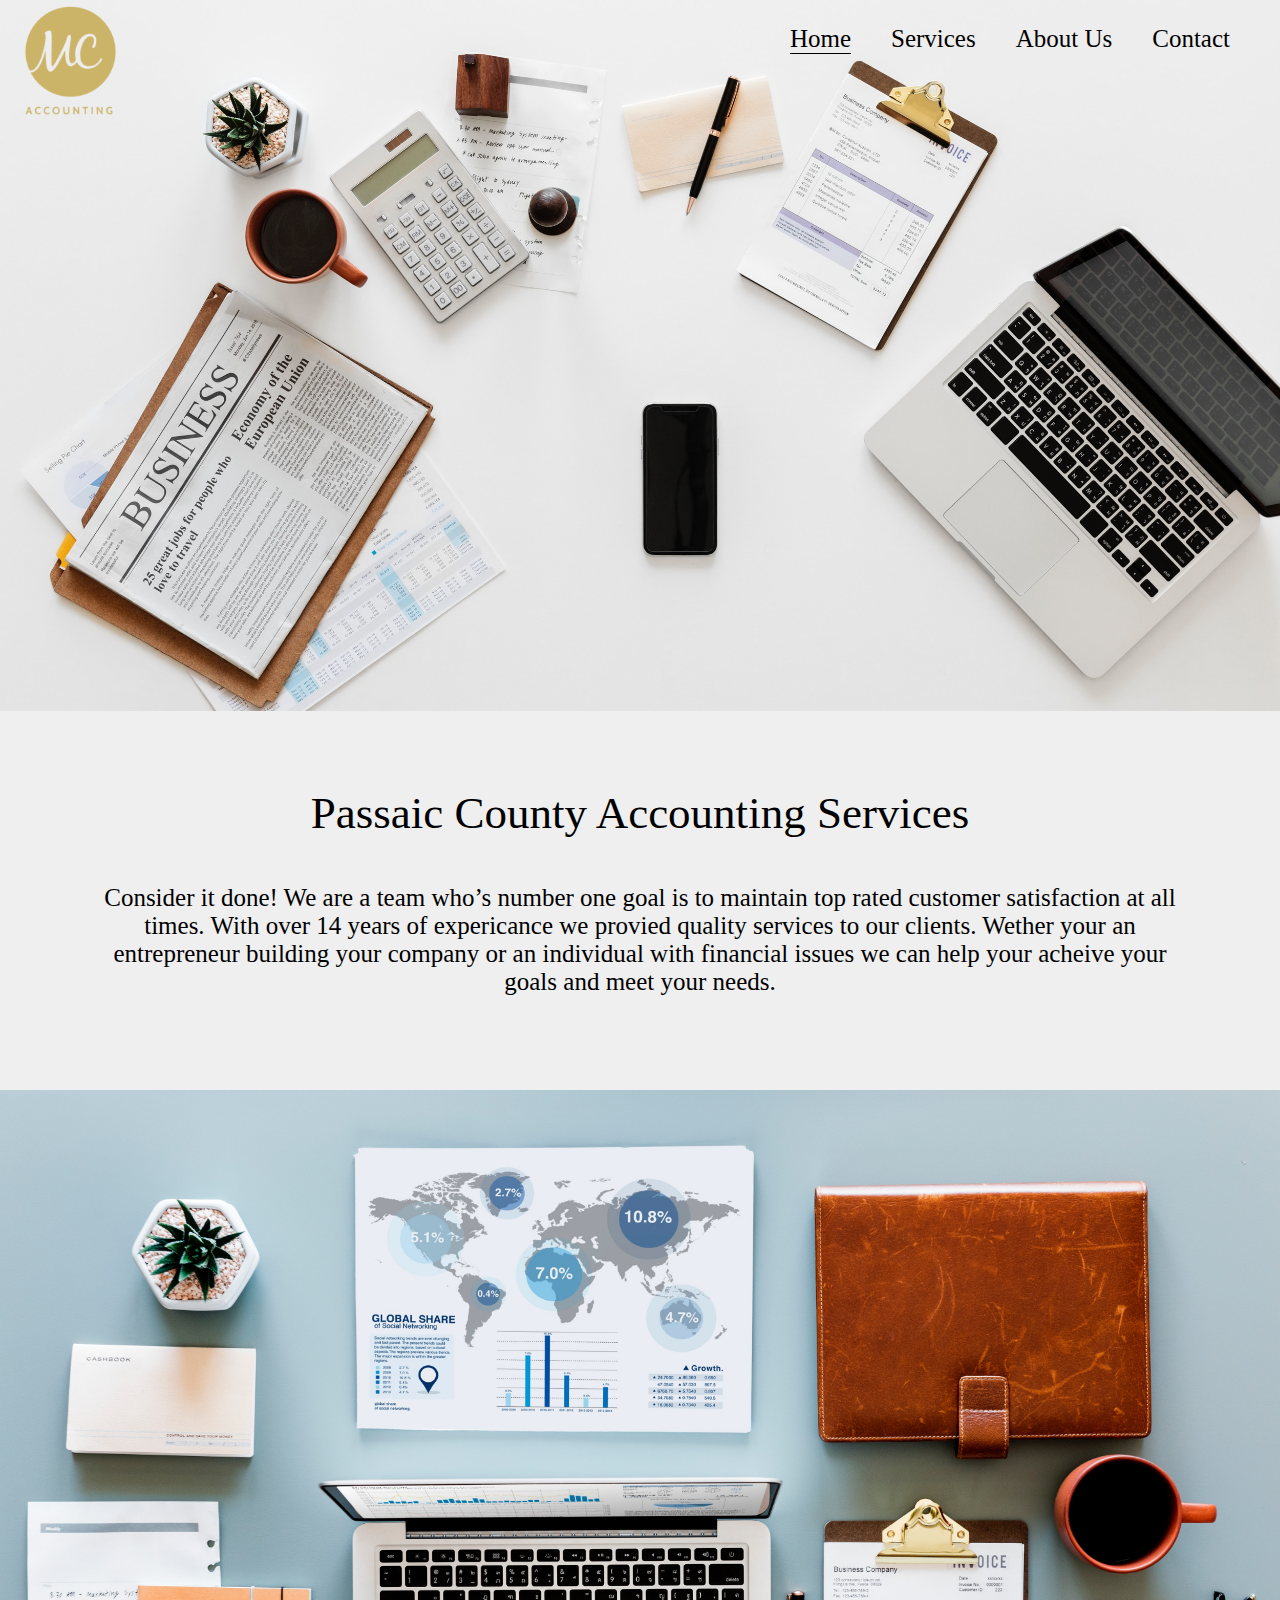
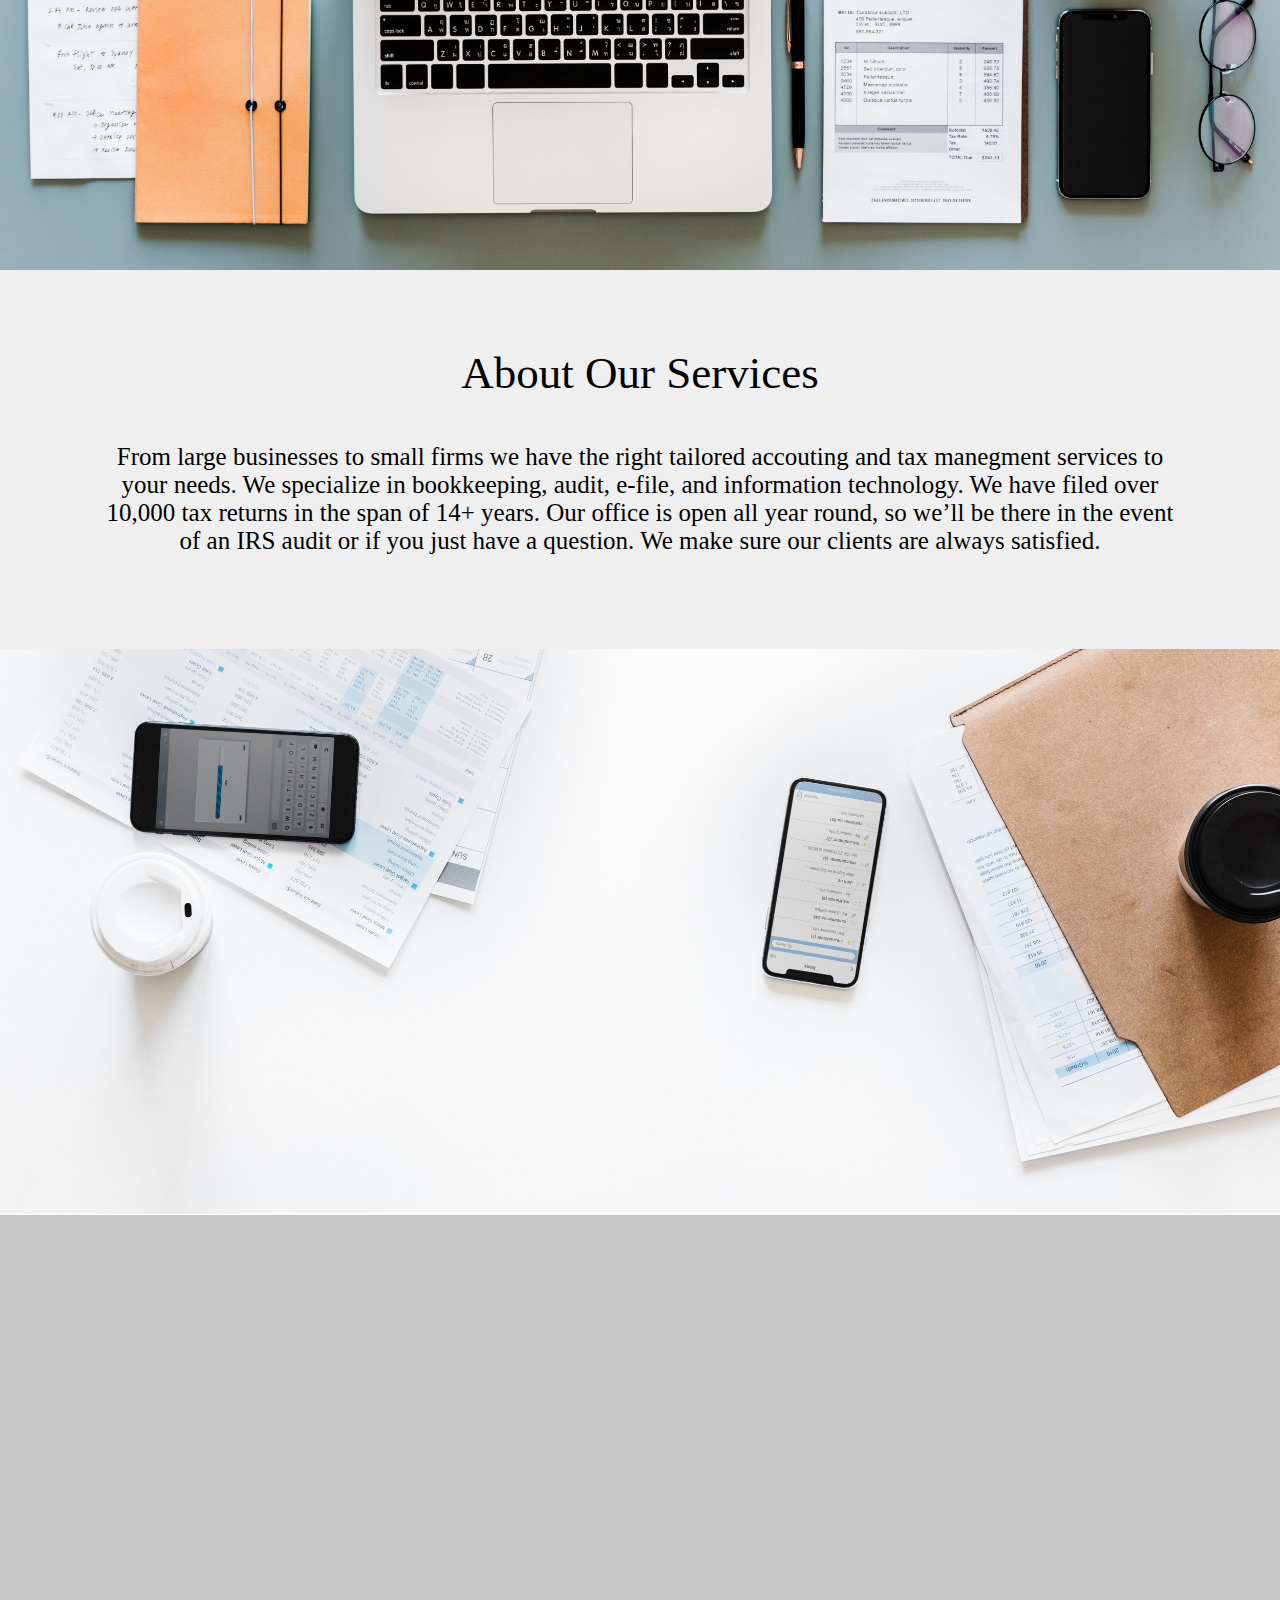
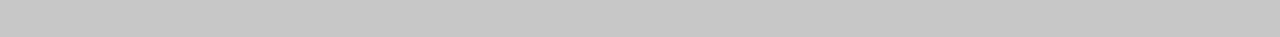
==== index.html @ e4121127 "updated links" ====
<!DOCTYPE html>
<html lang="en" dir="ltr">
    <head>
        <meta charset="utf-8">
        <title>Home Page</title>
        <meta name="viewport" content="width=device-width">
        <link rel="stylesheet" href="./Styles/Home-Page.css">
    </head>
    <body>

        <div id="mySidenav" class="sidenav">
            <a href="javascript:void(0)" id="closebtn">&times;</a>
            <a href="./index.html">Home</a>
            <a href="./Services-Page.html">Services</a>
            <a href="./About-Us-Page.html">About Us</a>
            <a href="./Contact-Page.html">Contact</a>
        </div>
        <span id="bars" style="font-size:30px;cursor:pointer">&#9776;</span>
            <nav id='navbar'>
                <ul>
                    <li><a href='./index.html'>Home</a></li>
                    <li><a href='./Services-Page.html'>Services</a></li>
                    <li><a href='./About-Us-Page.html'>About Us</a></li>
                    <li><a href='./Contact-Page.html'>Contact</a></li>
                </ul>
            </nav>
        <div id="wapper">
            <img id="logo" src="./Assets/com-name-img.png" alt="MC Acounting Logo">
            <div class="menu">
                <nav>
                    <ul>
                        <li><a href="./index.html">Home</a></li>
                        <li><a href="./Services-Page.html">Services</a></li>
                        <li><a href="./About-Us-Page.html">About Us</a></li>
                        <li><a href="./Contact-Page.html">Contact</a></li>
                    </ul>
                </nav>
            </div>
            <img class="img main-desk" src="./Assets/white_desk.jpg" alt="Accounting Desk">
        </div>
        <div id="content">
            <div class="services">
                <h2>Passaic County Accounting Services</h2>
                <p>Consider it done! We are a team who’s number
                    one goal is to maintain top rated customer satisfaction at all times.
                    With over 14 years of expericance we provied quality services to our
                    clients. Wether your an entrepreneur building your company or an
                    individual with financial issues we can help your acheive your goals
                    and meet your needs.</p>
            </div>
            <img class="img blue-desk" src="./Assets/blue_desk.jpg" alt="Blue Desk">
            <div class="about-services">
                <h2>About Our Services</h2>
                <p>From large businesses to small firms we have the right tailored
                accouting and tax manegment services to your needs.

                We specialize in bookkeeping, audit, e-file, and information
                technology. We have filed over 10,000 tax returns in the span
                of 14+ years. Our office is open all year round, so we’ll be
                there in the event of an IRS audit or if you just have a question.
                We make sure our clients are always satisfied.</p>
            </div>
            <img class="img white-desk" src="./Assets/white_desk_with_4phones.jpg" alt="White Desk">
        </div>
        <div id="footer">
            <div id='map'><iframe id="iframe" src="https://www.google.com/maps/embed?pb=!1m18!1m12!1m3!1d2360.722639875771!2d-74.19184545510014!3d40.92232290899899!2m3!1f0!2f0!3f0!3m2!1i1024!2i768!4f13.1!3m3!1m2!1s0x0%3A0xeed6eec36d1e5d0c!2sMC+Accounting!5e0!3m2!1sen!2sus!4v1538316556276"></iframe></div>
            <div class="address">
                <p>MC Accounting</p>
                <p></p>
                <p>290 Paterson Ave,</p>
                <p>Paterson</p>
                <p>NJ 07502</p>
            </div>
        </div>
        <script src="mcaccounting-js.js"></script>
    </body>
</html>
---- Styles/Home-Page.css ----
*{
    margin: 0;
    padding: 0;
    box-sizing: border-box;
    font-family: Helvetica Neue;
}

.img{
    width: 100%;
    height: auto;
    margin-bottom: -11px;
}


/* Wapper */

#logo{
    position: absolute;
    z-index: 2;
    width: 11%;
    top: -10px;
}


/* Main Nav */

.menu{
    position: absolute;
    right: 0;
}

nav{
    float: right;
    margin: 5px 30px;
}

nav li{
    float: left;
    list-style-type: none;
    margin: 20px;
}

nav li a{
    text-decoration: none;
    color: black;
    font-size: 25px;
    font-weight: 300;
}

li:nth-child(1), #navbar li:nth-child(1){
    border-bottom: 1px solid black;
}

.menu a:hover, li:hover, #navbar a:hover{
    cursor: pointer;
    color: #707070;
    border-color: #707070;
}


/* Fixed Nav */

span{
    display: none;
    position: relative;
    left: 85%;
    margin: 5%;
}

.sidenav {
  height: 100%;
  width: 0;
  position: fixed;
  z-index: 3;
  top: 0;
  right: 0;
  background-color: #111;
  overflow-x: hidden;
  transition: 0.5s;
  padding-top: 60px;
}

.sidenav a {
  padding: 8px 8px 8px 32px;
  text-decoration: none;
  font-size: 20px;
  color: #818181;
  display: block;
  transition: 0.3s;
  border-bottom: 1px solid #818181;
}

.sidenav a:nth-child(1){
    border-bottom: 0;
}

.sidenav a:hover {
  color: #f1f1f1;
}

.sidenav #closebtn {
  position: absolute;
  top: 0;
  right: 25px;
  font-size: 36px;
  margin-left: 50px;
}


#navbar{
    width: 100%;
    height: 50px;
    background: #111;
    position: fixed;
    top: -100px;
    transition: 0.8s;
    margin: 0;
    z-index: 10;
}

#navbar ul{
    font-size: 23px;
    float: left;
    display: inline-block;
    margin-left: 25%;
    margin-top: 10px;
    font-weight: 300;
}

#navbar li{
    margin: 0;
    margin-left: 70px;
    padding: 0;
    border-bottom: none;
}

#navbar a{
    text-decoration: none;
    color: white;
}

/* Content Styles */
.services, .about-services{
    background: #eeee;
    margin: 0;
    padding: 6.5%;
}

h2{
    font-size: 45px;
    text-align: center;
    font-weight: 300;
    margin-bottom: 3%;
}

p{
    font-size: 25px;
    font-weight: 300;
    text-align: center;
    padding: 1%;
}


/* Footer Styles */

#footer{
    background: #C7C7C7;
    margin: 0;
    padding: 0.7%;
    margin-top: 8px;
}

#map{
    text-align: center;
}

#iframe{
     width: 900px;
     height: 400px;
     border: 0;
}

.address{
    display: none;
}

/* Medias */

@media only screen and (max-width: 1250px){
    #navbar ul{
        margin-left: 18%;
    }
}

@media only screen and (max-width: 1050px){

    #iframe{
        width: 90% !important;
        height: 400px !important;
    }

}


/* Tablets */

@media only screen and (max-width: 850px){

    #logo{
        width: 13%;
        padding-top: 2%;
    }

    .menu{
        margin-top: 5px;
        position: absolute;
        z-index: 1;
        right: 0;
        background: #ECECEC;
        width: 100%;
        height: 110px;
        opacity: 0.7;
    }

    h2{
        font-size: 35px;
    }

    p{
        font-size: 20px;
    }

    #navbar ul{
        margin-left: 10%;
    }

}

@media only screen and (max-width: 710px){

    #navbar ul{
        margin-left: -1%;
    }
}

/* Phones */

@media only screen and (max-width: 610px){

    #logo{
        margin-left: 20px;
        margin-top: 1%;
        display: inline;
        top: 0;
    }

    h2{font-size: 22px;}

    p{font-size: 15px;}

    #iframe{
        display: none;
    }

    .address{
        display: block;
        font-size: 25;
        font-weight: 400;
        padding: 10%;
        color: #fff;
    }

    .address p:nth-child(1){
        margin-bottom: 15px;
        font-size: 20px;
    }

    .menu{display: none;}

    #navbar{display: none;}

    span{display: inline-block;}
}

@media only screen and (max-width: 540px){
    #logo{
        width: 14%;
    }
}

@media only screen and (max-width: 400px){

    #logo{
        width: 18%
    }
    span{
        left: 80%;
    }
}
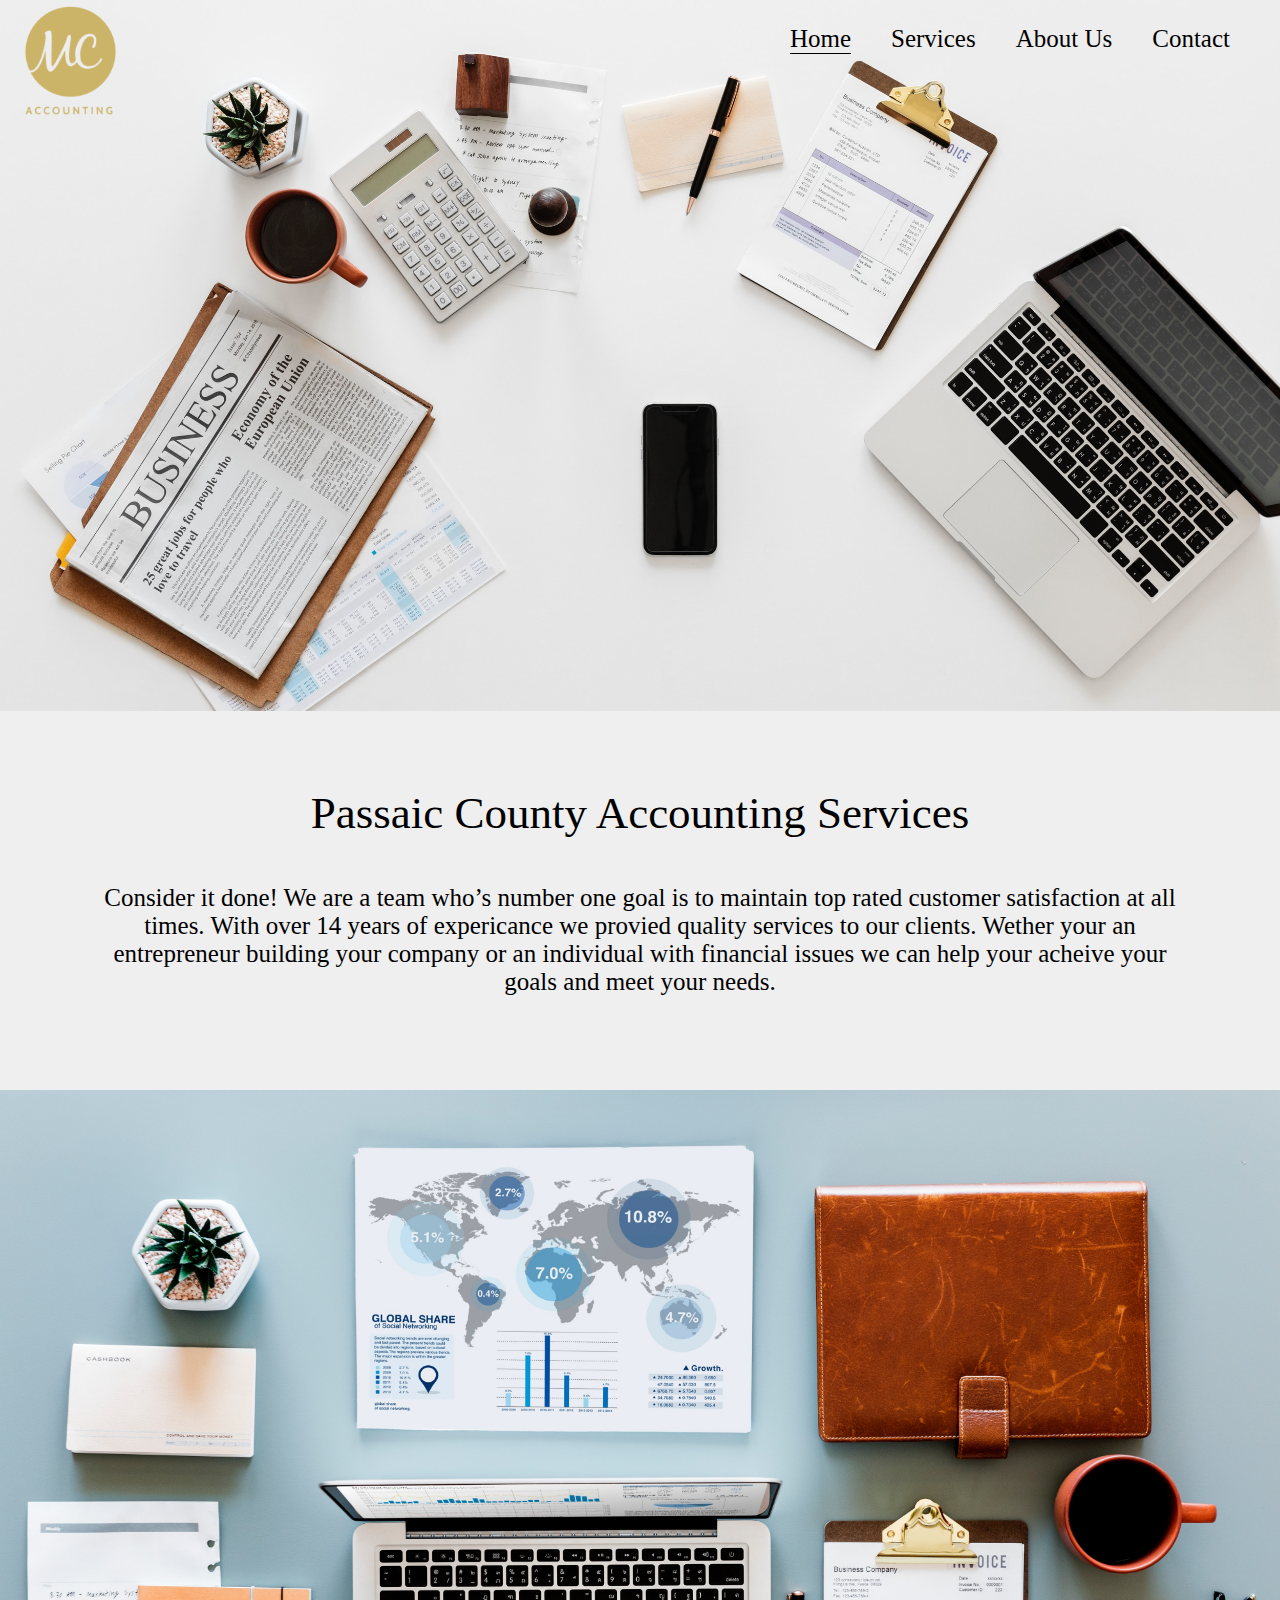
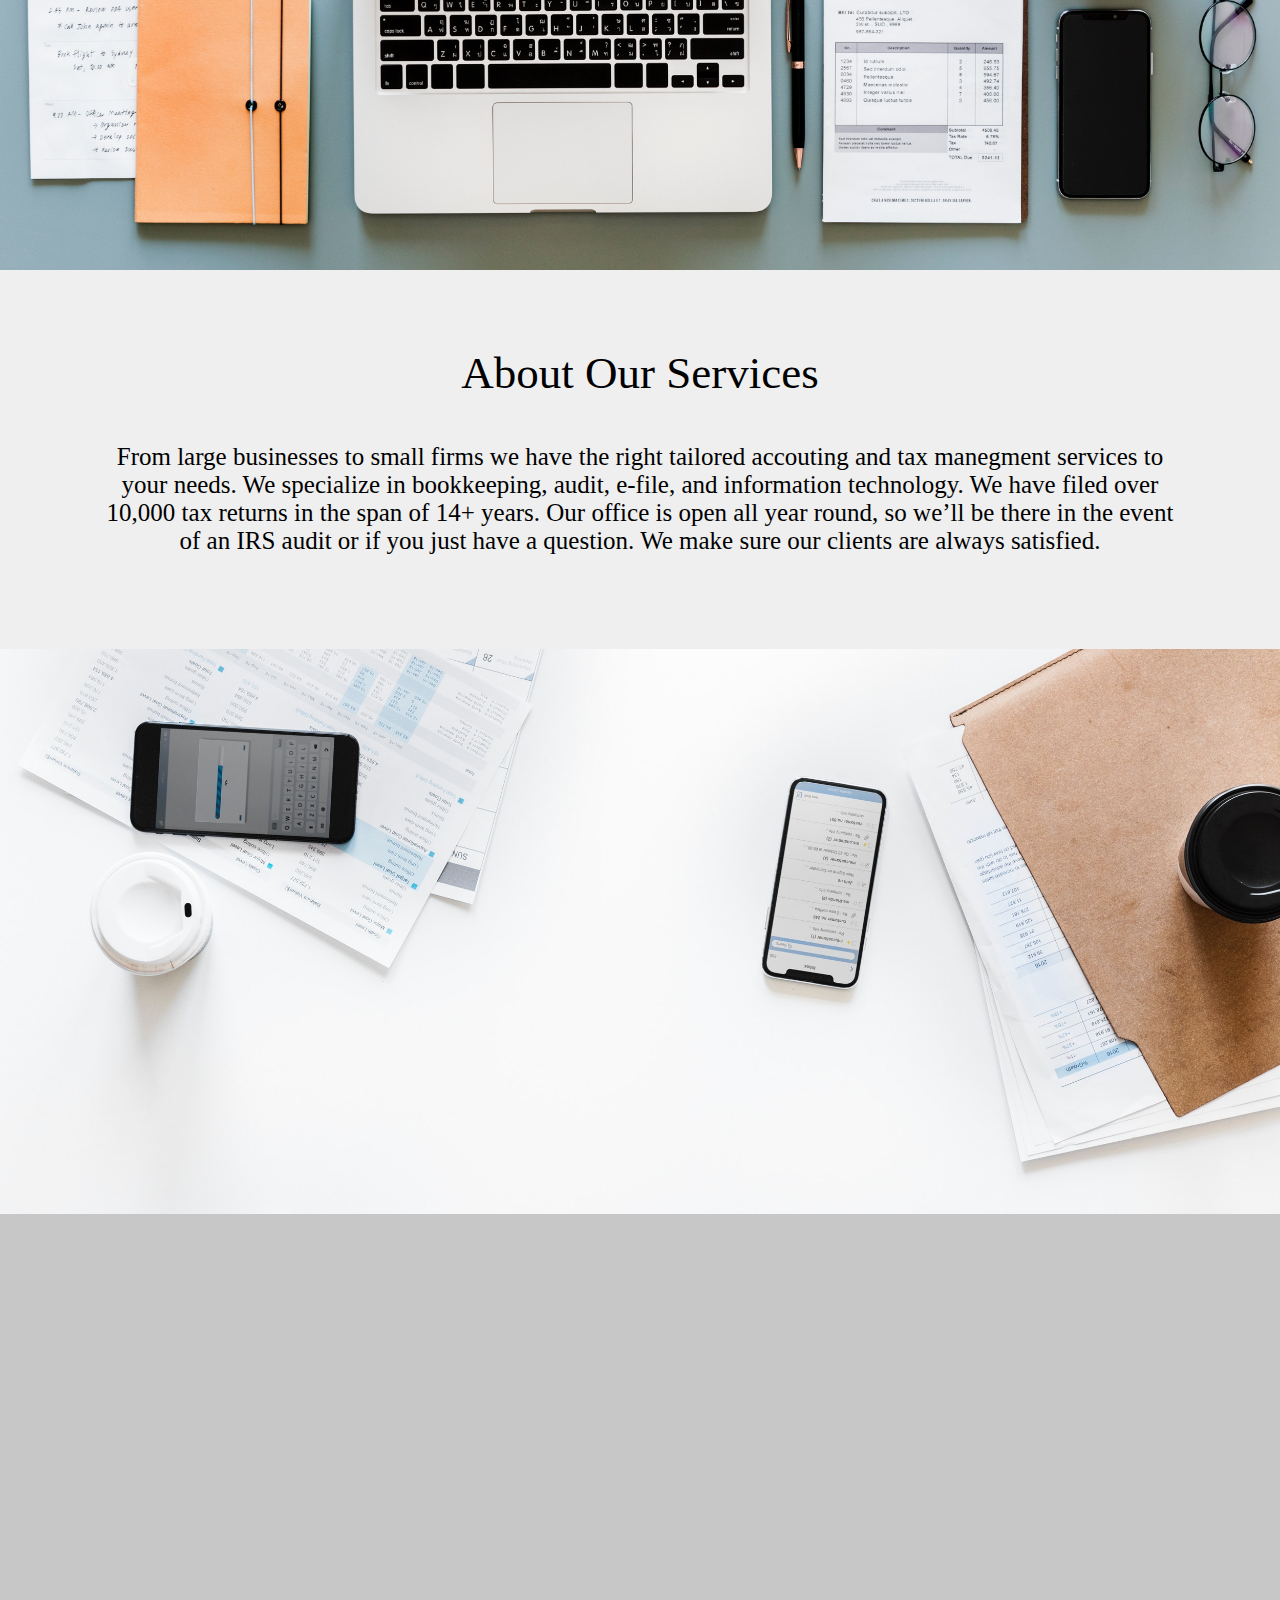
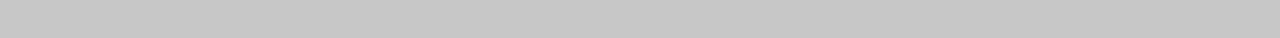
==== commit 50d7ccd0: "minor bugs like address&margin-top" ====
--- a/index.html
+++ b/index.html
@@ -67,7 +67,7 @@
             <div class="address">
                 <p>MC Accounting</p>
                 <p></p>
-                <p>290 Paterson Ave,</p>
+                <p>131 Union Ave,</p>
                 <p>Paterson</p>
                 <p>NJ 07502</p>
             </div>
--- a/Styles/Home-Page.css
+++ b/Styles/Home-Page.css
@@ -167,7 +167,7 @@
     background: #C7C7C7;
     margin: 0;
     padding: 0.7%;
-    margin-top: 8px;
+    padding-top: 18px;
 }
 
 #map{
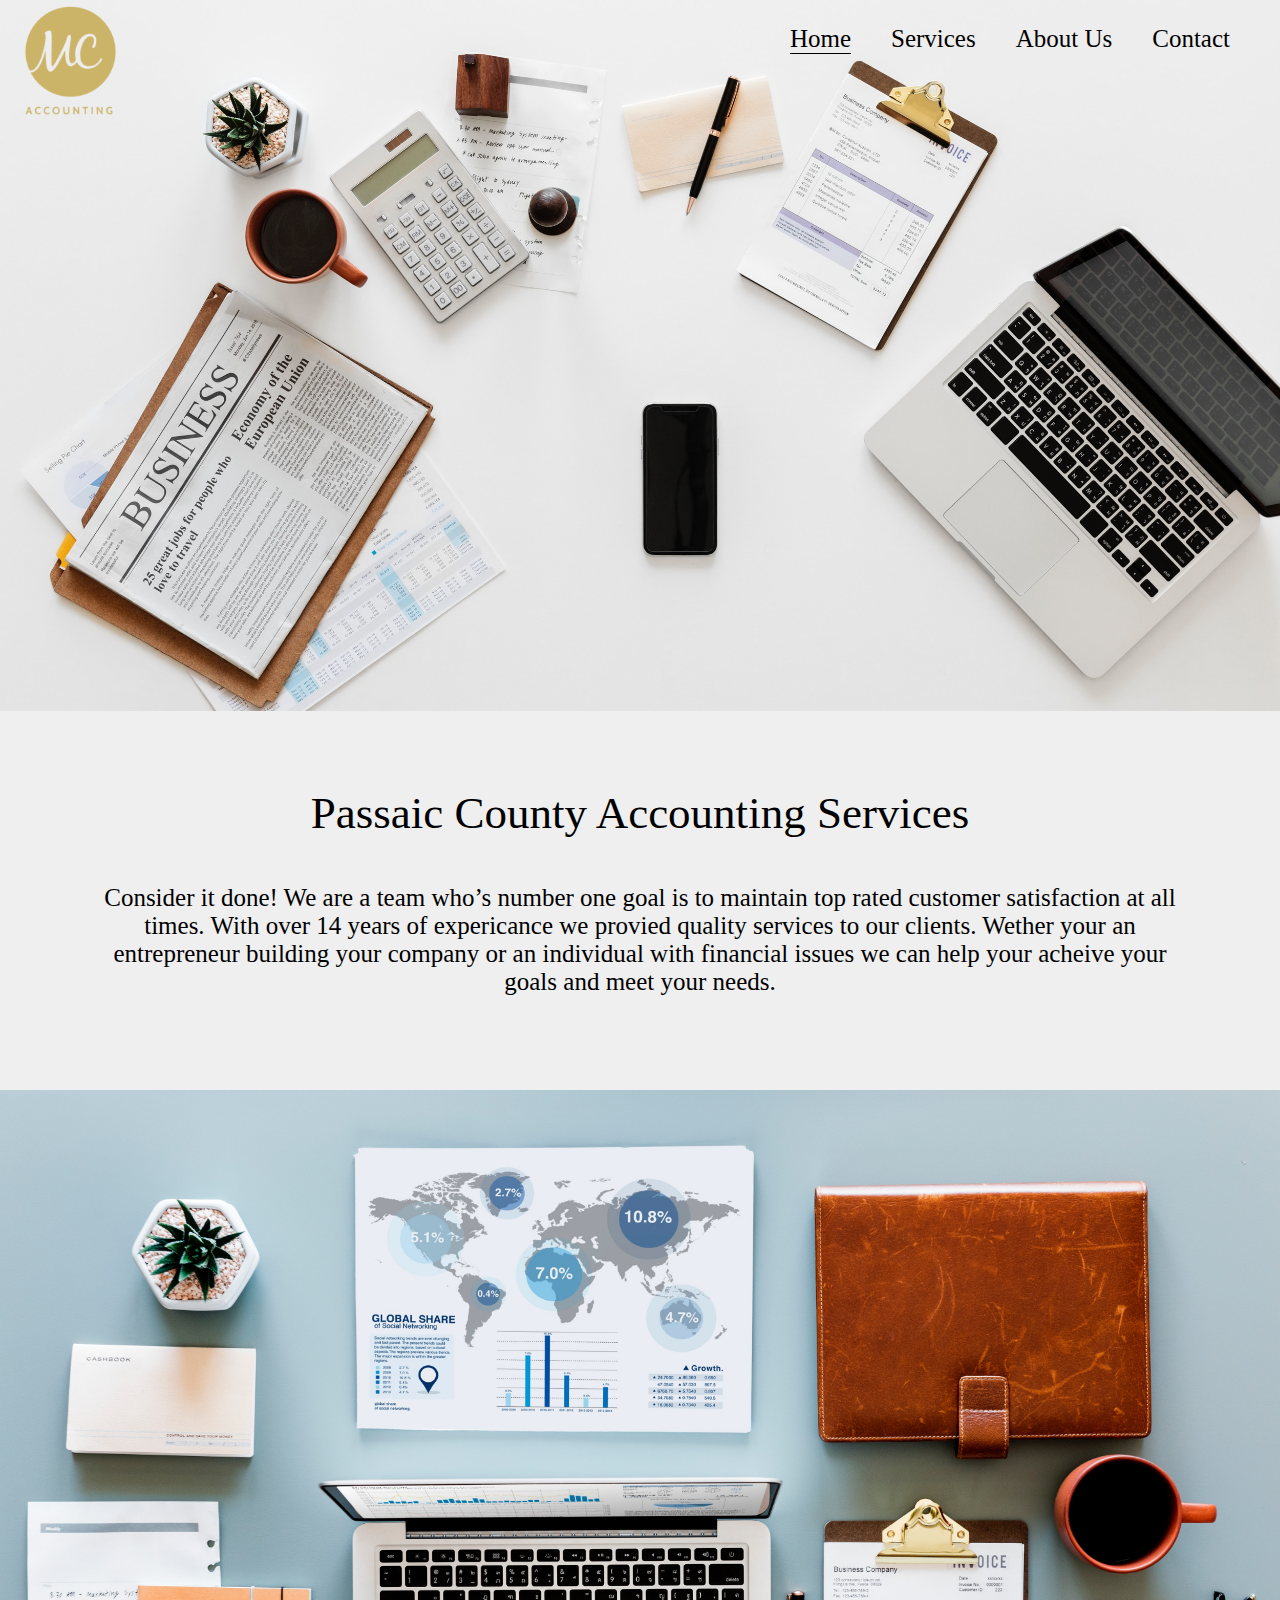
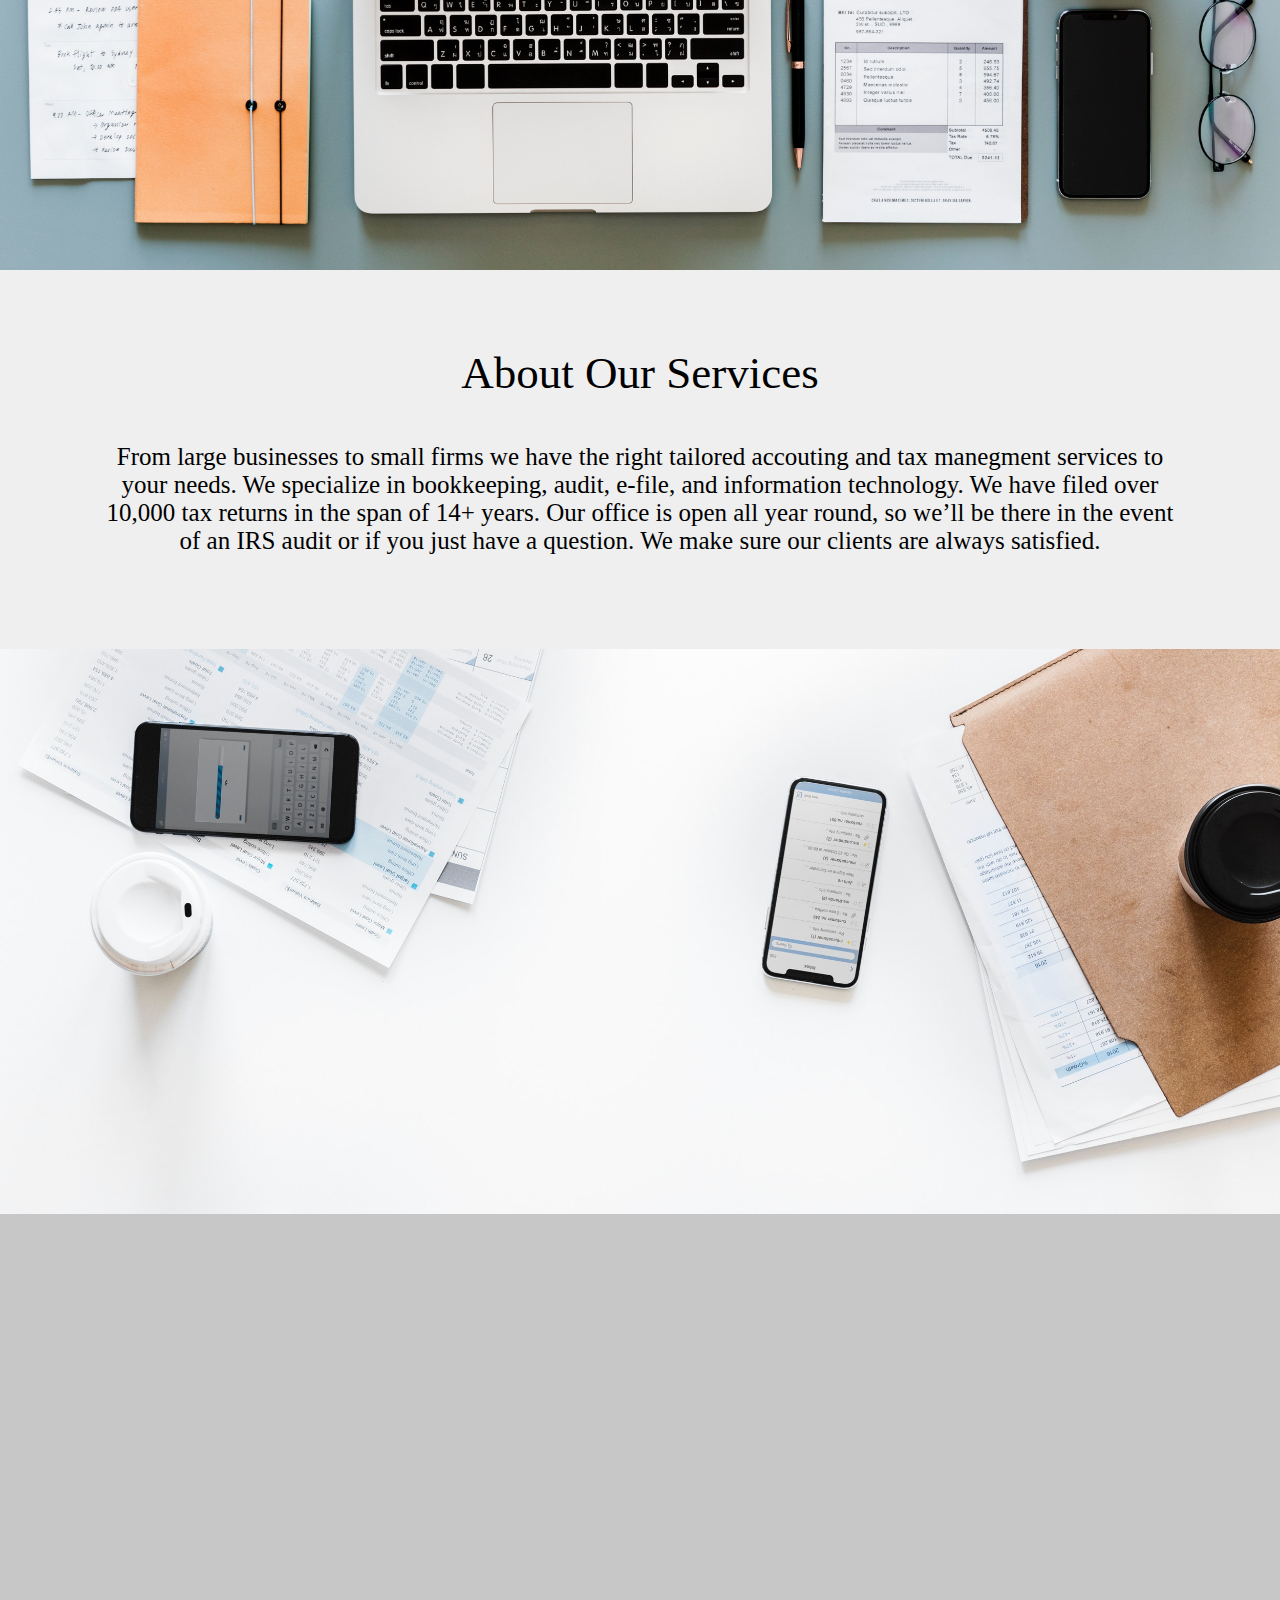
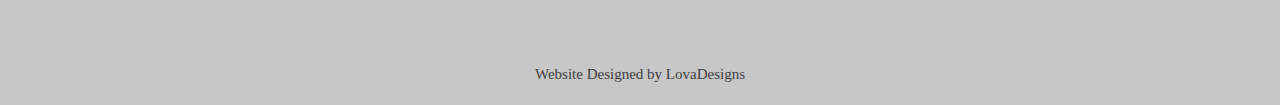
==== commit 6c3517fe: "add signature, fix services flip bug" ====
--- a/index.html
+++ b/index.html
@@ -71,6 +71,9 @@
                 <p>Paterson</p>
                 <p>NJ 07502</p>
             </div>
+            <div class="signature">
+                <a href="https://www.lovadesigns.com/"><p>Website Designed by LovaDesigns</p></a>
+            </div>
         </div>
         <script src="mcaccounting-js.js"></script>
     </body>
--- a/Styles/Home-Page.css
+++ b/Styles/Home-Page.css
@@ -184,6 +184,21 @@
     display: none;
 }
 
+.signature{
+    text-align: center;
+    padding: 2% 0 0;
+}
+
+.signature a{
+    text-decoration: none;
+    color: #404040;
+}
+
+.signature a p{
+    font-size: 15px;
+    font-weight: 300;
+}
+
 /* Medias */
 
 @media only screen and (max-width: 1250px){
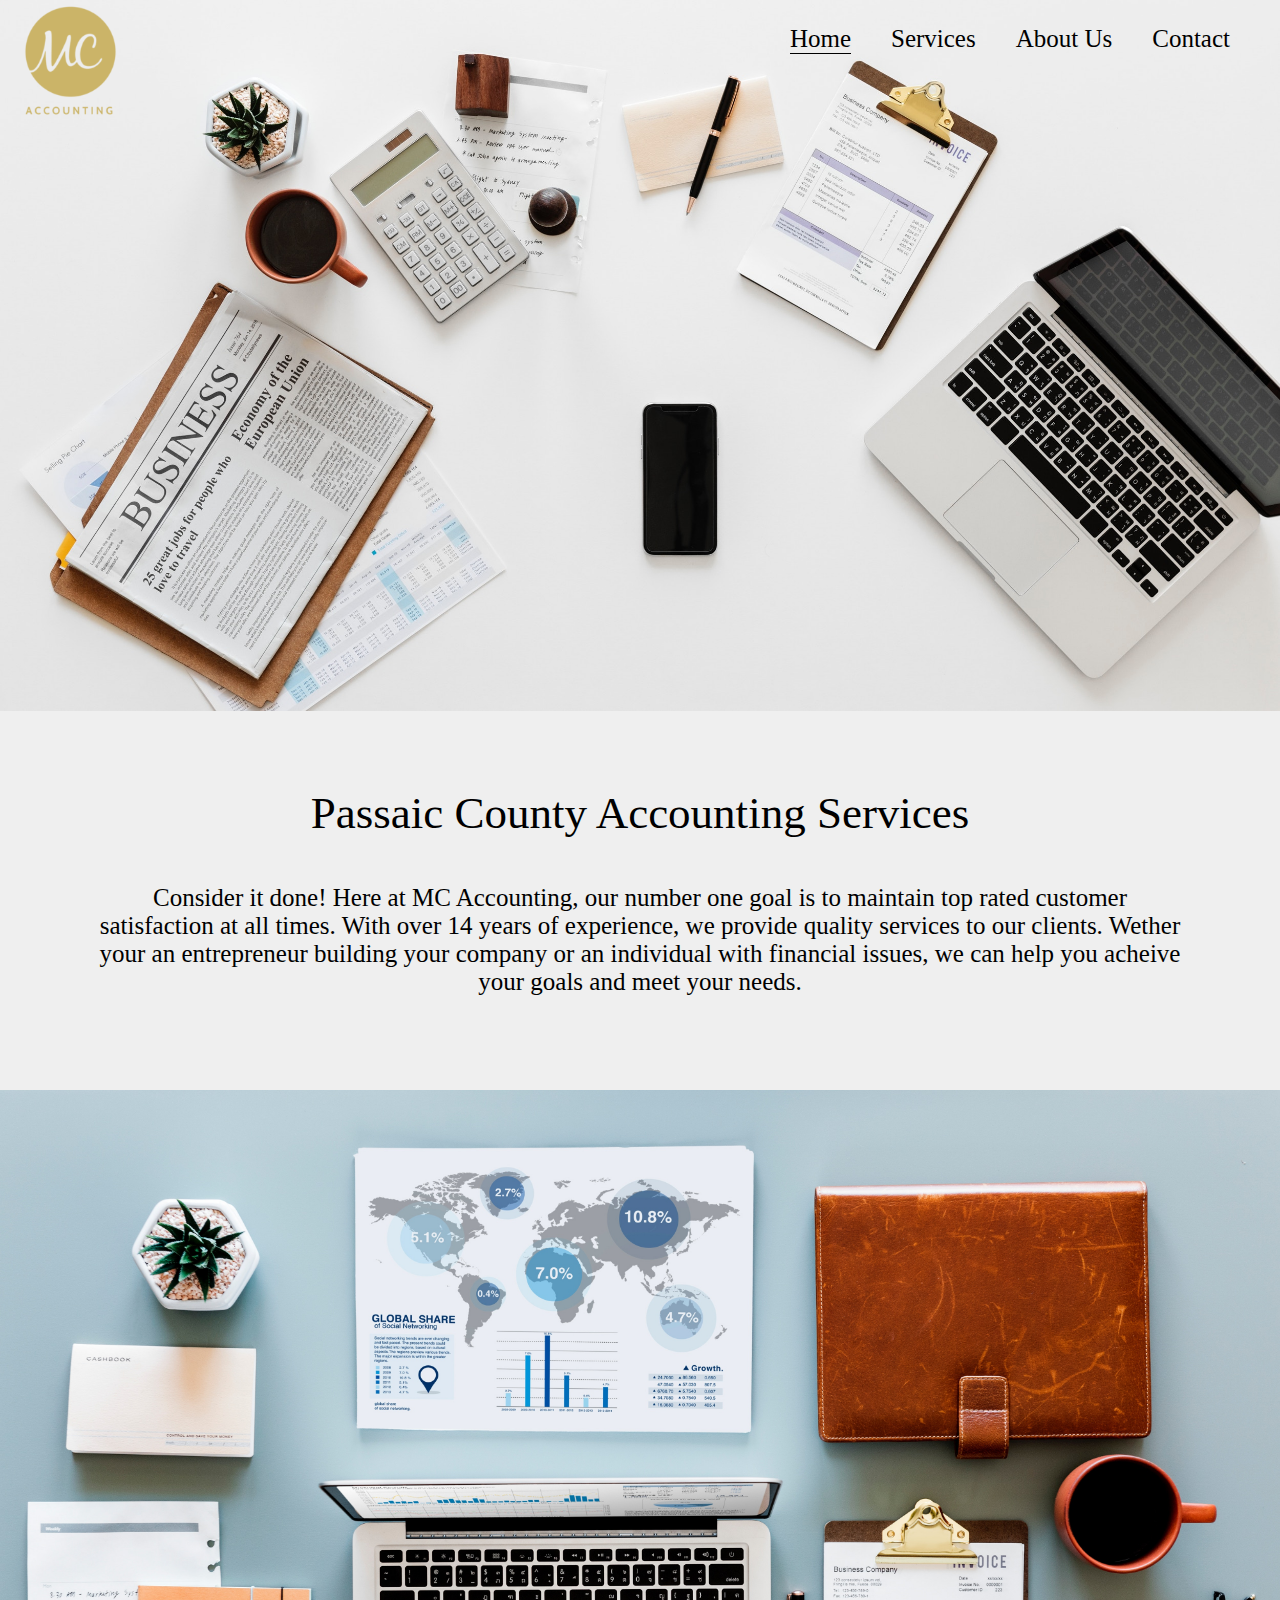
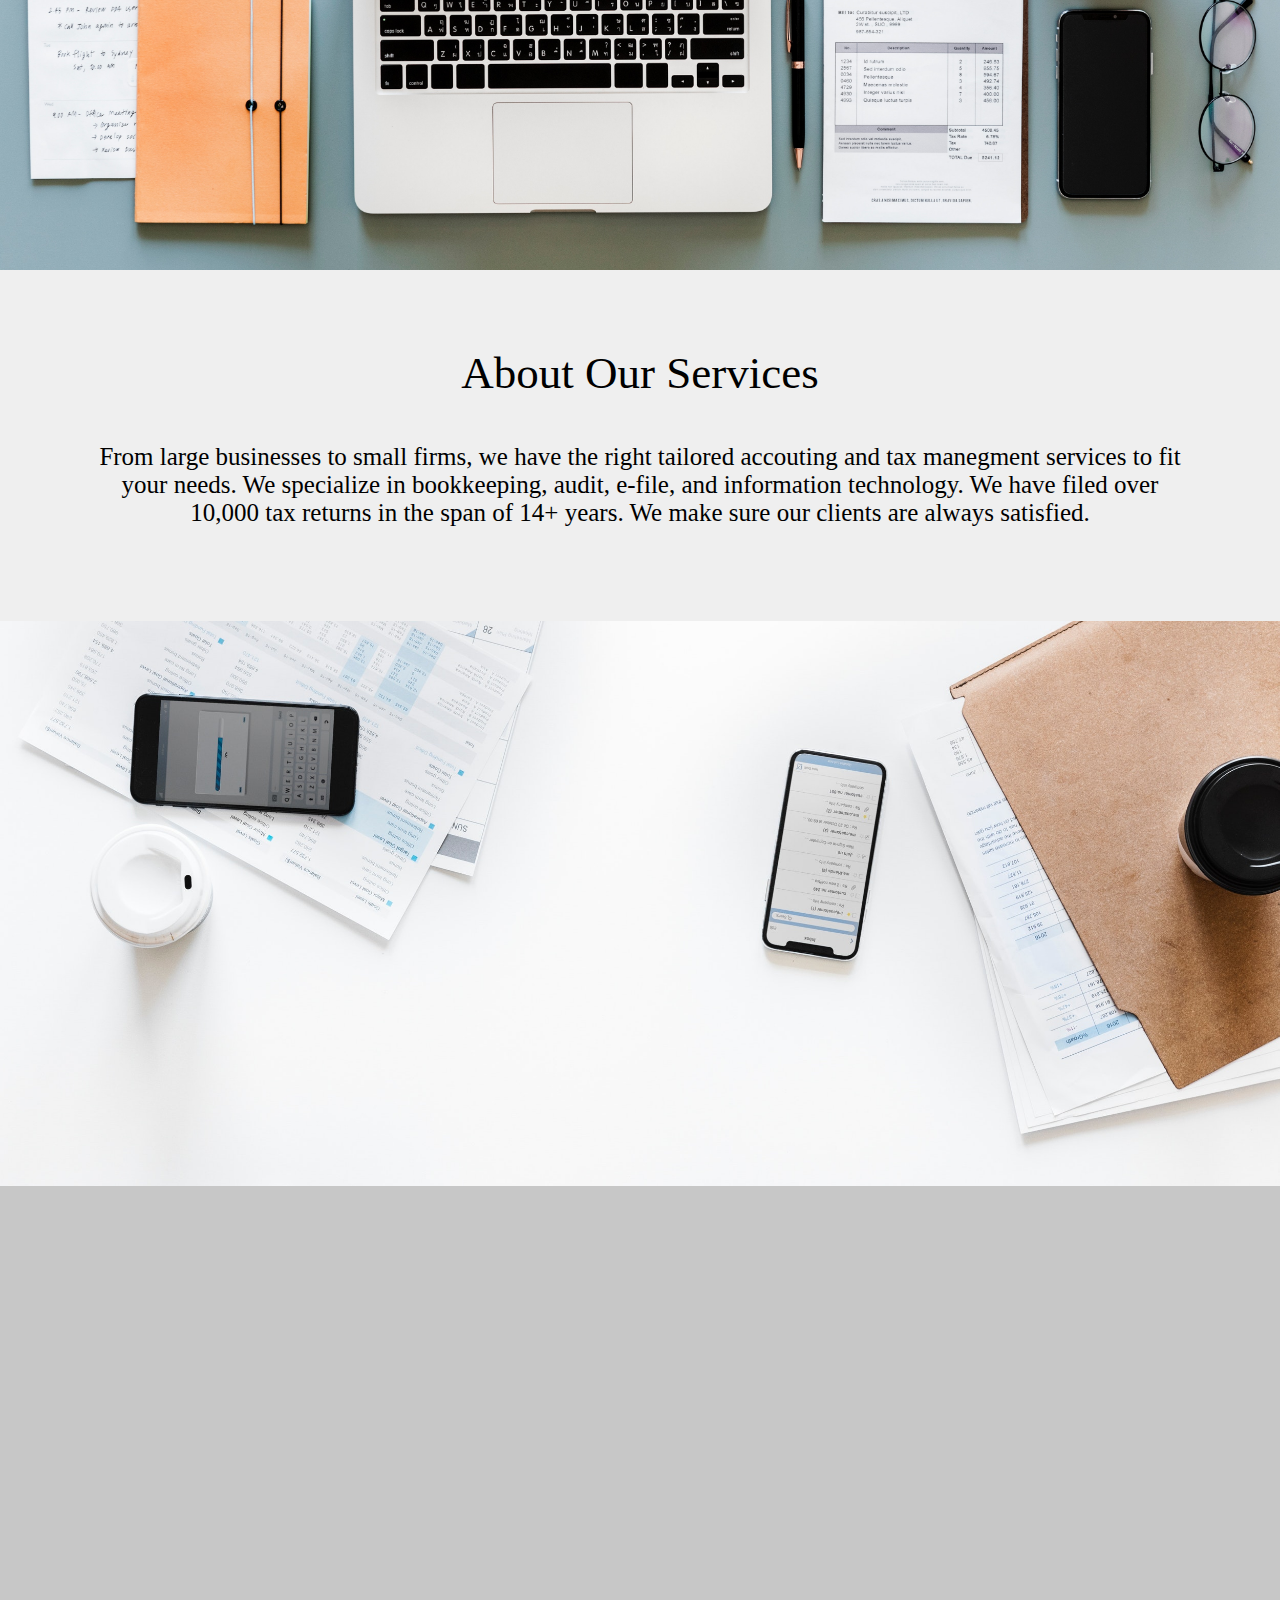
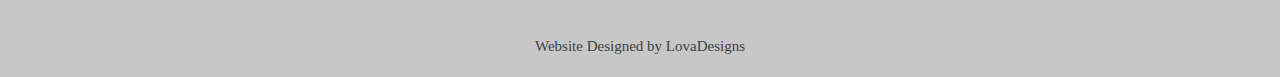
==== commit 24876613: "completed website, fixed flip bug & trail nav bug" ====
--- a/index.html
+++ b/index.html
@@ -41,24 +41,22 @@
         <div id="content">
             <div class="services">
                 <h2>Passaic County Accounting Services</h2>
-                <p>Consider it done! We are a team who’s number
+                <p>Consider it done! Here at MC Accounting, our number
                     one goal is to maintain top rated customer satisfaction at all times.
-                    With over 14 years of expericance we provied quality services to our
+                    With over 14 years of experience, we provide quality services to our
                     clients. Wether your an entrepreneur building your company or an
-                    individual with financial issues we can help your acheive your goals
+                    individual with financial issues, we can help you acheive your goals
                     and meet your needs.</p>
             </div>
             <img class="img blue-desk" src="./Assets/blue_desk.jpg" alt="Blue Desk">
             <div class="about-services">
                 <h2>About Our Services</h2>
-                <p>From large businesses to small firms we have the right tailored
-                accouting and tax manegment services to your needs.
+                <p>From large businesses to small firms, we have the right tailored
+                accouting and tax manegment services to fit your needs.
 
                 We specialize in bookkeeping, audit, e-file, and information
                 technology. We have filed over 10,000 tax returns in the span
-                of 14+ years. Our office is open all year round, so we’ll be
-                there in the event of an IRS audit or if you just have a question.
-                We make sure our clients are always satisfied.</p>
+                of 14+ years. We make sure our clients are always satisfied.</p>
             </div>
             <img class="img white-desk" src="./Assets/white_desk_with_4phones.jpg" alt="White Desk">
         </div>
--- a/Styles/Home-Page.css
+++ b/Styles/Home-Page.css
@@ -120,16 +120,16 @@
 
 #navbar ul{
     font-size: 23px;
-    float: left;
-    display: inline-block;
-    margin-left: 25%;
+    display: flex;
     margin-top: 10px;
     font-weight: 300;
+    justify-content: center;
+
 }
 
 #navbar li{
     margin: 0;
-    margin-left: 70px;
+    margin: 0 3.5%;
     padding: 0;
     border-bottom: none;
 }
@@ -201,11 +201,6 @@
 
 /* Medias */
 
-@media only screen and (max-width: 1250px){
-    #navbar ul{
-        margin-left: 18%;
-    }
-}
 
 @media only screen and (max-width: 1050px){
 
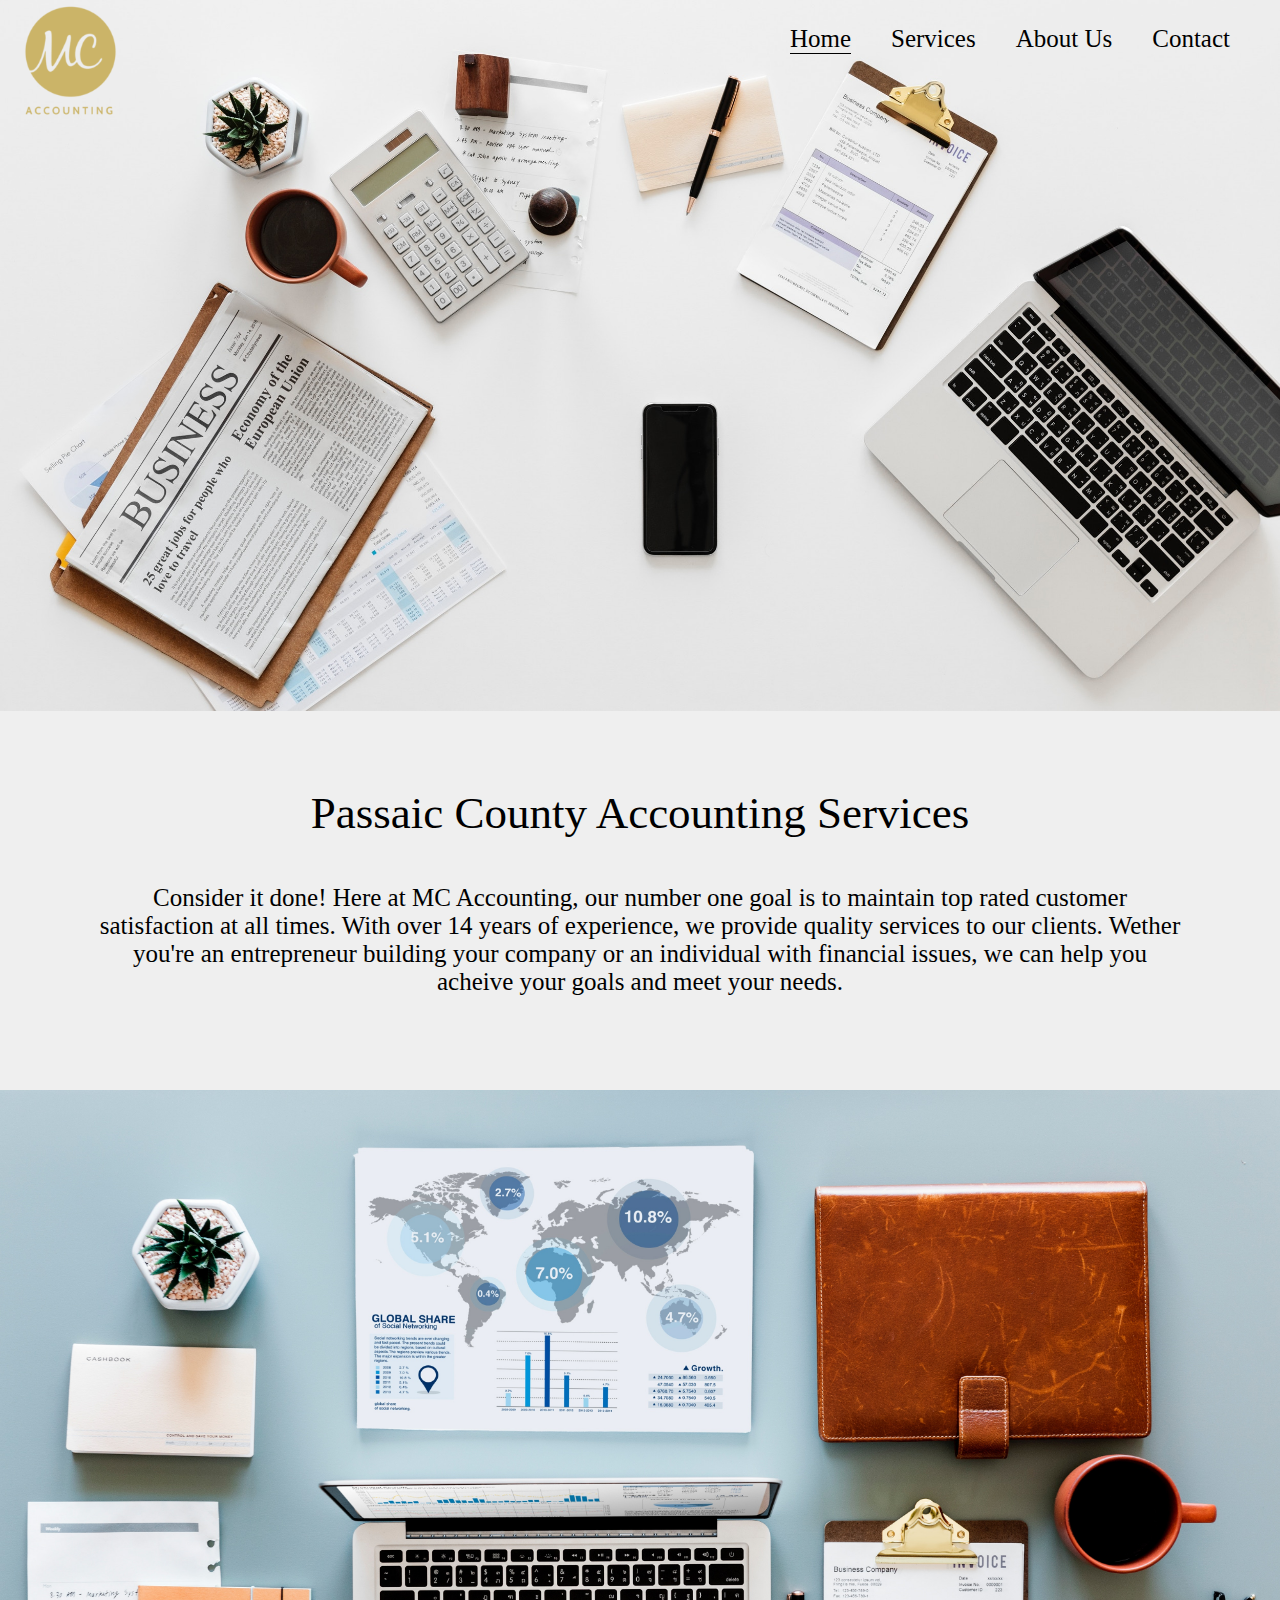
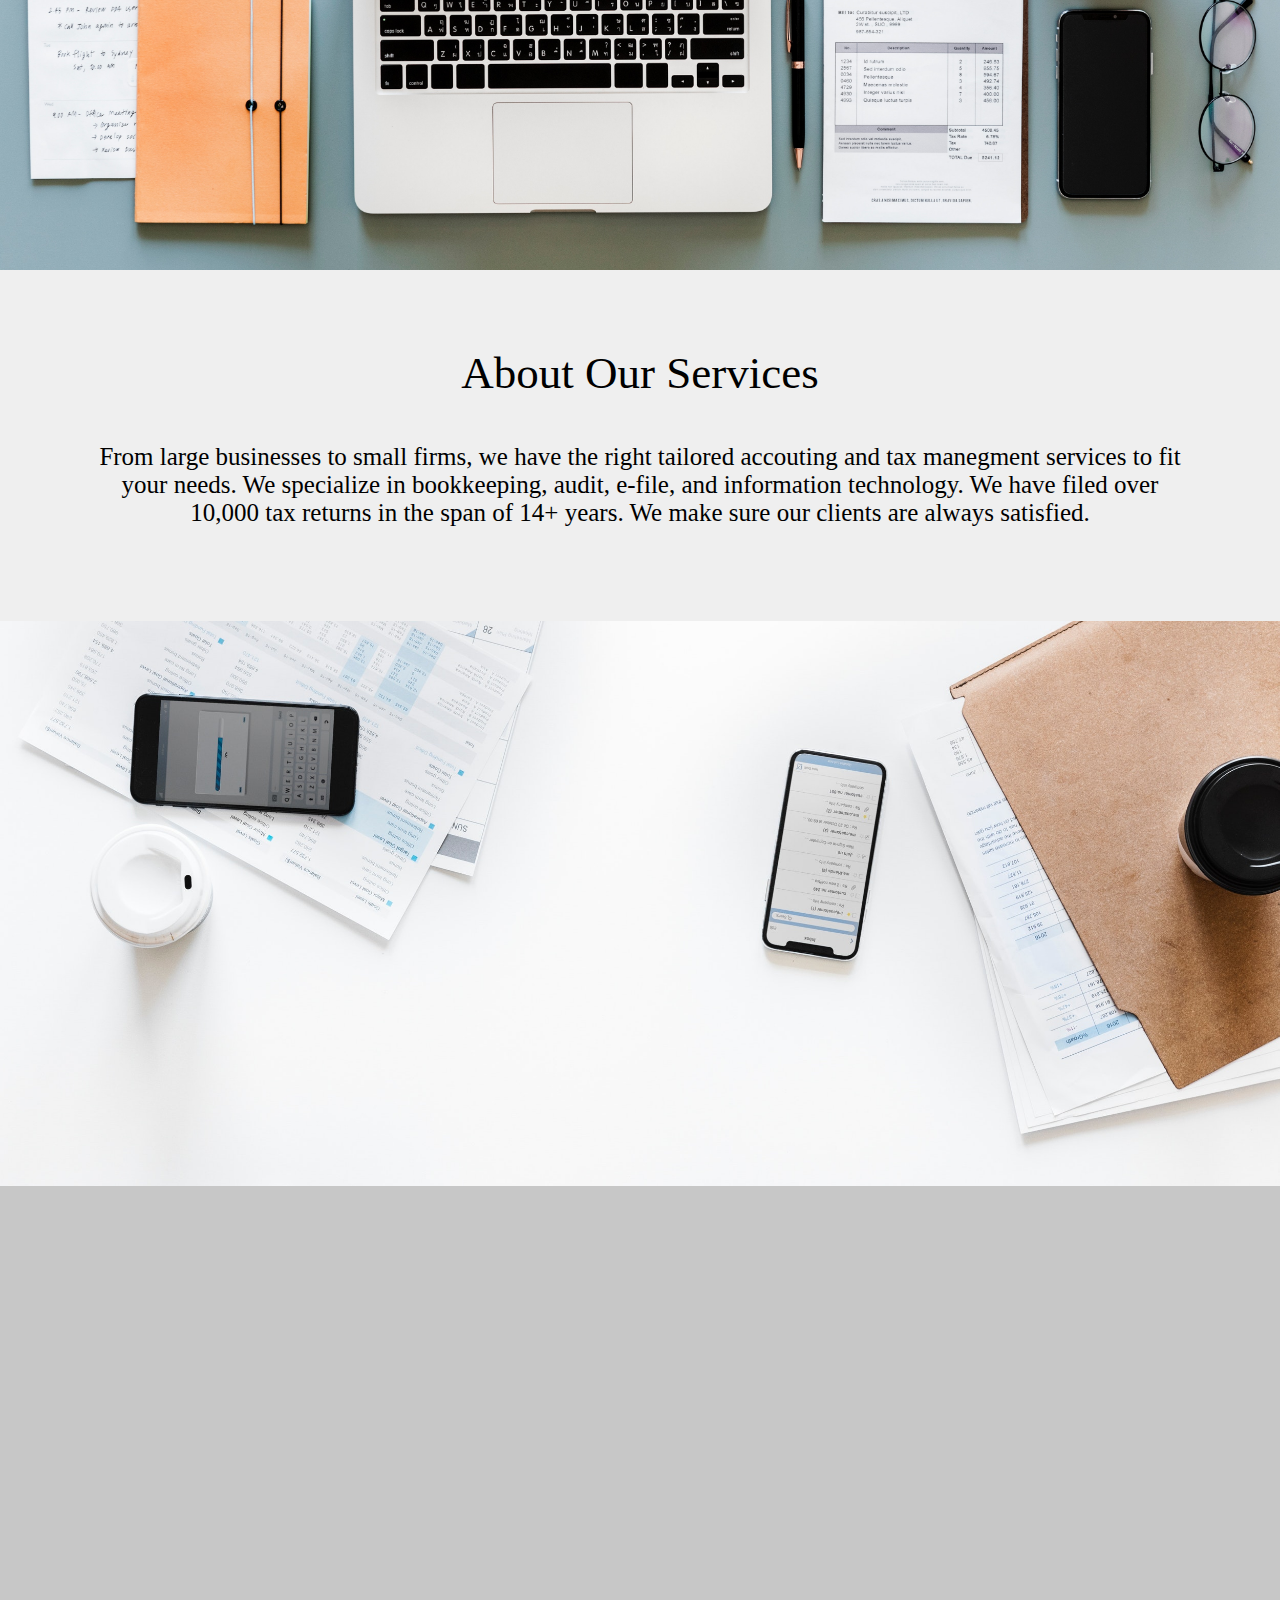
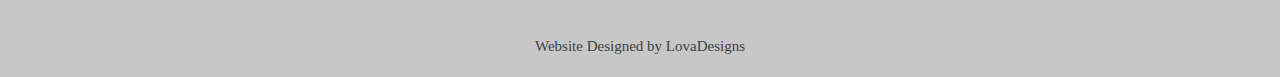
==== commit a5959f93: "index.html typo updated" ====
--- a/index.html
+++ b/index.html
@@ -44,7 +44,7 @@
                 <p>Consider it done! Here at MC Accounting, our number
                     one goal is to maintain top rated customer satisfaction at all times.
                     With over 14 years of experience, we provide quality services to our
-                    clients. Wether your an entrepreneur building your company or an
+                    clients. Wether you're an entrepreneur building your company or an
                     individual with financial issues, we can help you acheive your goals
                     and meet your needs.</p>
             </div>
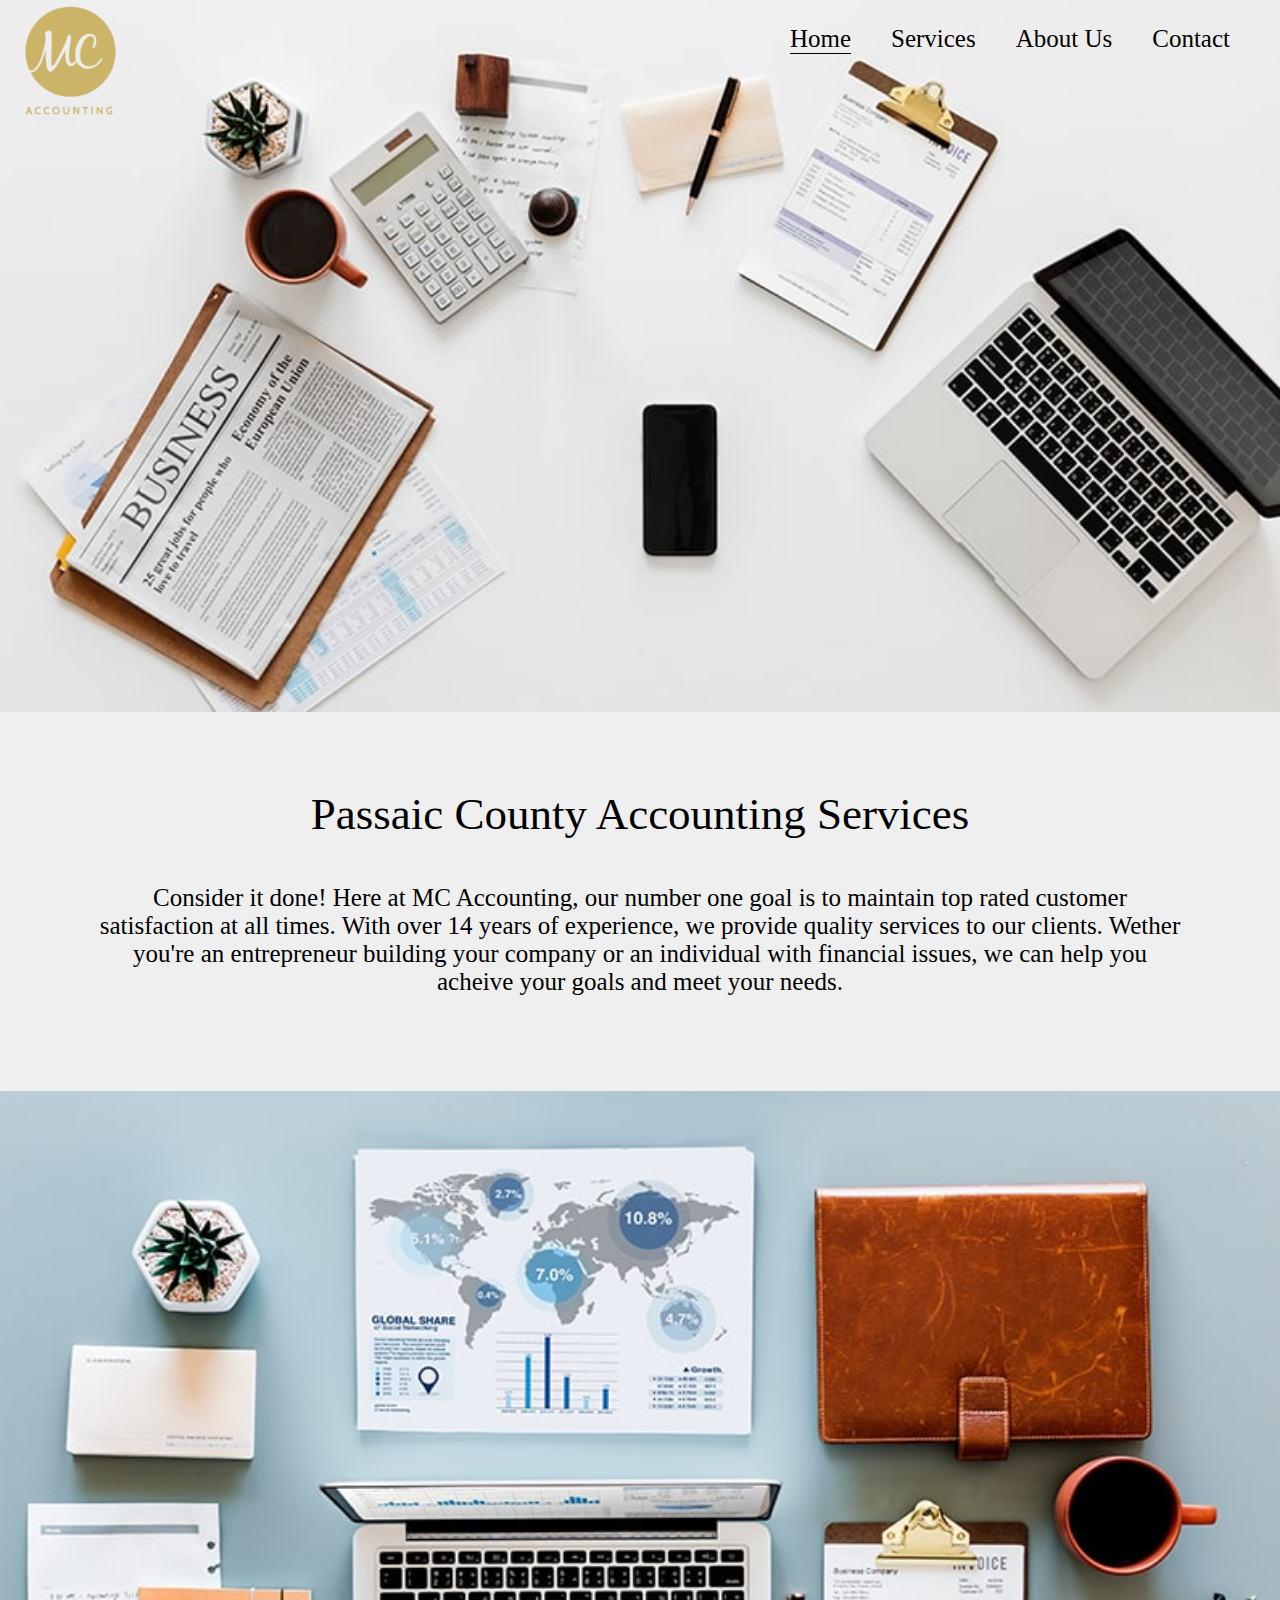
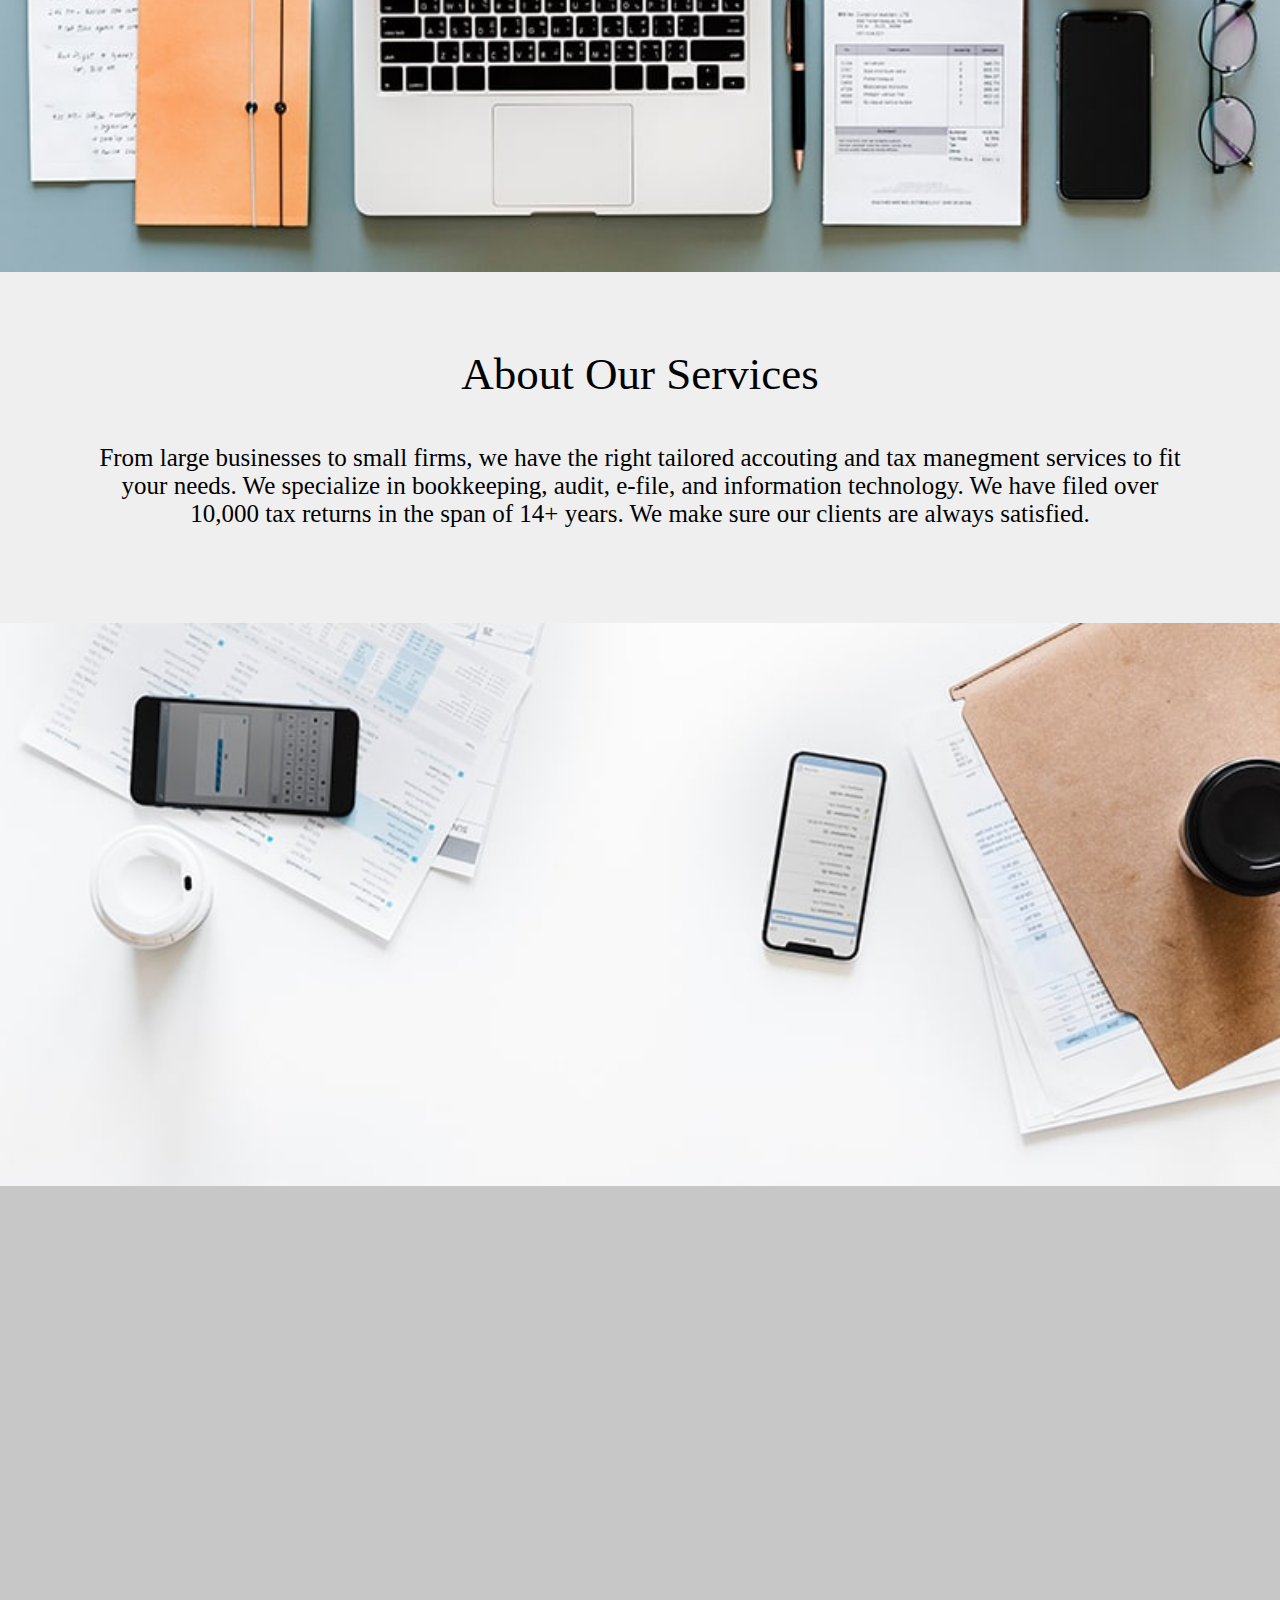
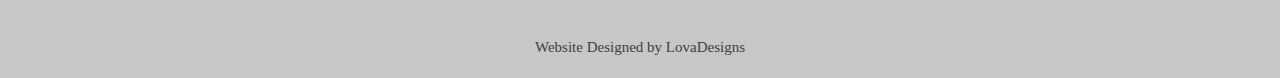
==== commit 674066e3: "updated title and opted imgs" ====
--- a/index.html
+++ b/index.html
@@ -2,7 +2,8 @@
 <html lang="en" dir="ltr">
     <head>
         <meta charset="utf-8">
-        <title>Home Page</title>
+        <meta name="description" content="One of the Top Accountants for Fast Tax Preparation and Small Business Bookkeeping in Northern New Jersey">
+        <title>Best Tax Accountant & Small Business Bookkeeping in NJ 2021 | MC Accounting</title>
         <meta name="viewport" content="width=device-width">
         <link rel="stylesheet" href="./Styles/Home-Page.css">
     </head>
